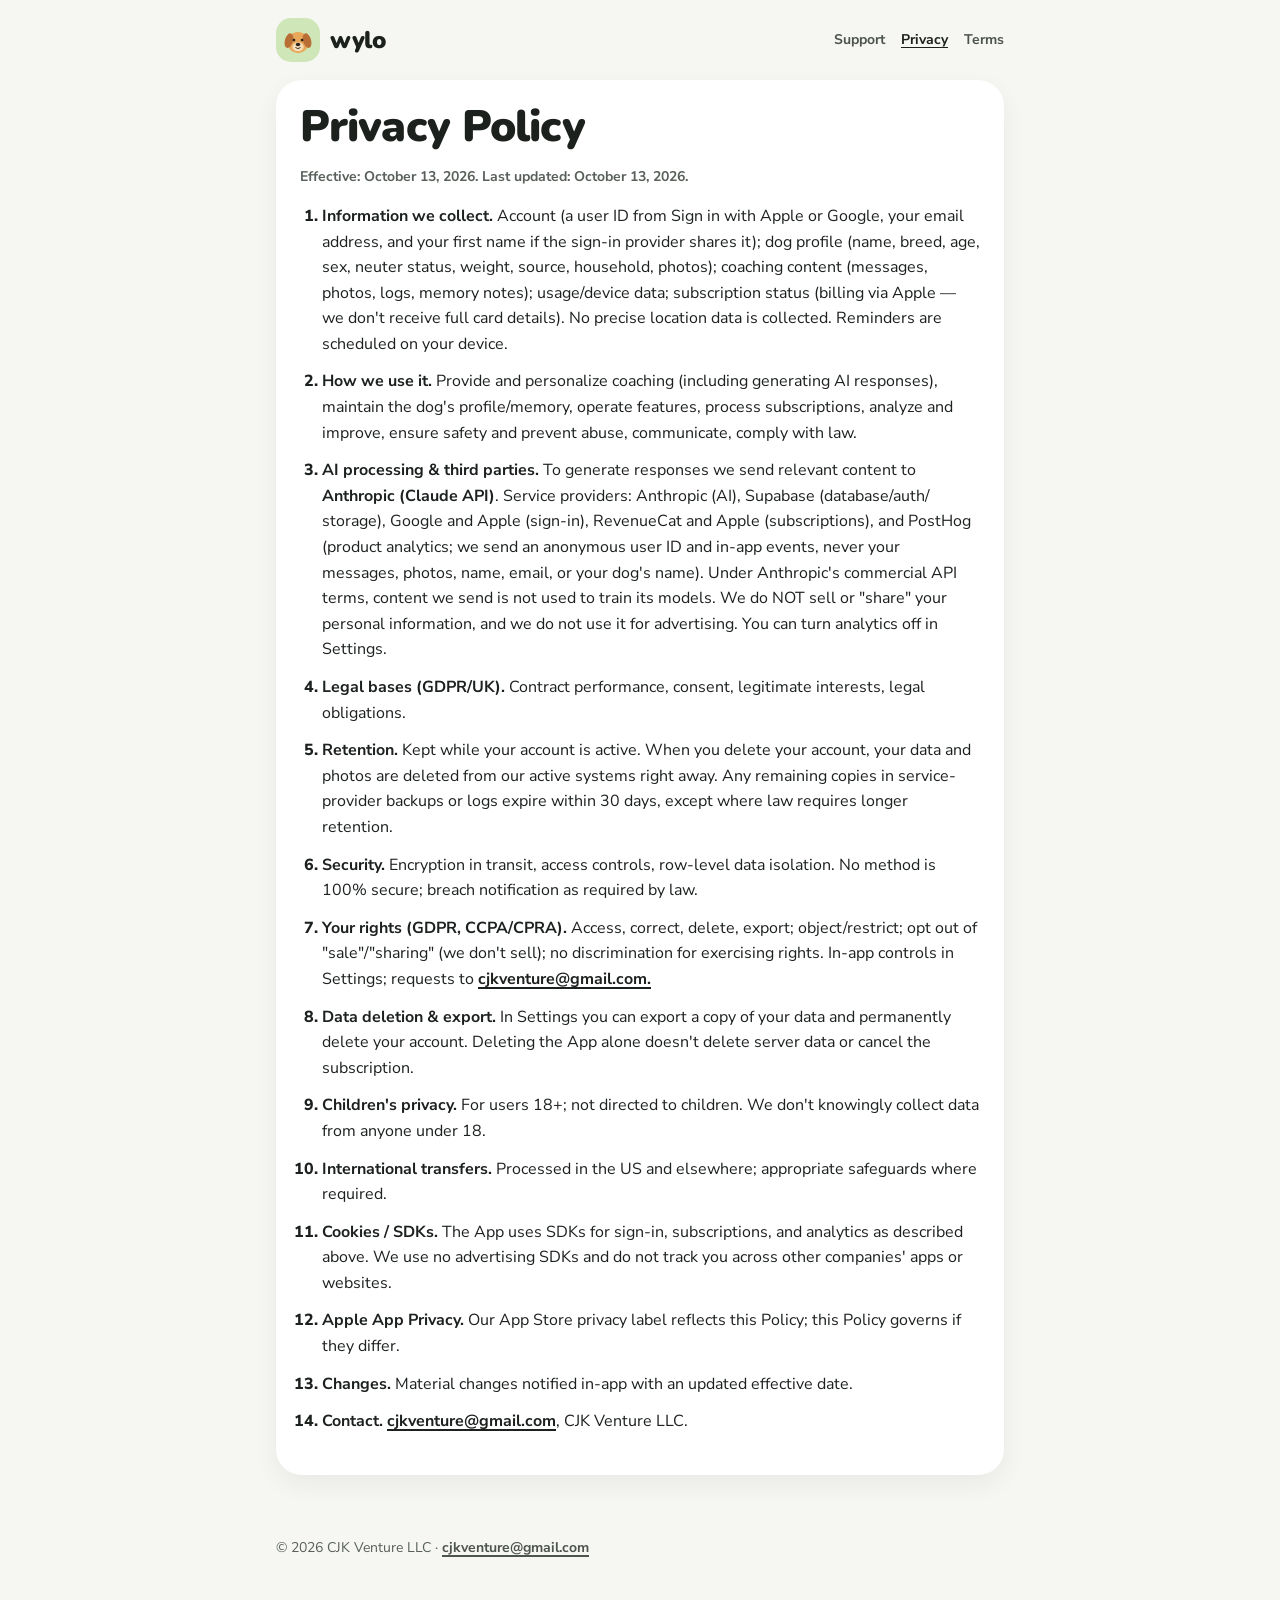
==== privacy.html @ 947f4545 "Add files via upload" ====
<!doctype html>
<html lang="en">
<head>
<meta charset="utf-8">
<meta name="viewport" content="width=device-width, initial-scale=1">
<title>Privacy Policy · Wylo</title>
<meta name="description" content="How Wylo collects, uses and protects your data.">
<link rel="icon" href="mascot.svg" type="image/svg+xml">
<link rel="preconnect" href="https://fonts.googleapis.com">
<link rel="preconnect" href="https://fonts.gstatic.com" crossorigin>
<link href="https://fonts.googleapis.com/css2?family=Nunito:wght@800;900&family=Nunito+Sans:wght@400;600;700&display=swap" rel="stylesheet">
<link rel="stylesheet" href="style.css">
</head>
<body>
<div class="wrap">
<header class="site">
  <a class="brand" href="index.html"><span class="mascot-tile"><img src="mascot.svg" alt=""></span><span class="wordmark">wylo</span></a>
  <nav class="site" aria-label="Site">
    <a href="support.html">Support</a>
    <a href="privacy.html" aria-current="page">Privacy</a>
    <a href="terms.html">Terms</a>
  </nav>
</header>
<main class="card legal">
<h1>Privacy Policy</h1>
<p class="effective"><strong>Effective: October 13, 2026. Last updated: October 13, 2026.</strong></p>
<ol>
<li><strong>Information we collect.</strong> Account (a user ID from Sign in with Apple or Google, your email address, and your first name if the sign-in provider shares it); dog profile (name, breed, age, sex, neuter status, weight, source, household, photos); coaching content (messages, photos, logs, memory notes); usage/device data; subscription status (billing via Apple — we don't receive full card details). No precise location data is collected. Reminders are scheduled on your device.</li>
<li><strong>How we use it.</strong> Provide and personalize coaching (including generating AI responses), maintain the dog's profile/memory, operate features, process subscriptions, analyze and improve, ensure safety and prevent abuse, communicate, comply with law.</li>
<li><strong>AI processing &amp; third parties.</strong> To generate responses we send relevant content to <strong>Anthropic (Claude API)</strong>. Service providers: Anthropic (AI), Supabase (database/auth/ storage), Google and Apple (sign-in), RevenueCat and Apple (subscriptions), and PostHog (product analytics; we send an anonymous user ID and in-app events, never your messages, photos, name, email, or your dog's name). Under Anthropic's commercial API terms, content we send is not used to train its models. We do NOT sell or "share" your personal information, and we do not use it for advertising. You can turn analytics off in Settings.</li>
<li><strong>Legal bases (GDPR/UK).</strong> Contract performance, consent, legitimate interests, legal obligations.</li>
<li><strong>Retention.</strong> Kept while your account is active. When you delete your account, your data and photos are deleted from our active systems right away. Any remaining copies in service-provider backups or logs expire within 30 days, except where law requires longer retention.</li>
<li><strong>Security.</strong> Encryption in transit, access controls, row-level data isolation. No method is 100% secure; breach notification as required by law.</li>
<li><strong>Your rights (GDPR, CCPA/CPRA).</strong> Access, correct, delete, export; object/restrict; opt out of "sale"/"sharing" (we don't sell); no discrimination for exercising rights. In-app controls in Settings; requests to <a href="mailto:cjkventure@gmail.com.">cjkventure@gmail.com.</a></li>
<li><strong>Data deletion &amp; export.</strong> In Settings you can export a copy of your data and permanently delete your account. Deleting the App alone doesn't delete server data or cancel the subscription.</li>
<li><strong>Children's privacy.</strong> For users 18+; not directed to children. We don't knowingly collect data from anyone under 18.</li>
<li><strong>International transfers.</strong> Processed in the US and elsewhere; appropriate safeguards where required.</li>
<li><strong>Cookies / SDKs.</strong> The App uses SDKs for sign-in, subscriptions, and analytics as described above. We use no advertising SDKs and do not track you across other companies' apps or websites.</li>
<li><strong>Apple App Privacy.</strong> Our App Store privacy label reflects this Policy; this Policy governs if they differ.</li>
<li><strong>Changes.</strong> Material changes notified in-app with an updated effective date.</li>
<li><strong>Contact.</strong> <a href="mailto:cjkventure@gmail.com">cjkventure@gmail.com</a>, CJK Venture LLC.</li>
</ol>
</main>
<footer class="site">
  <p>© 2026 CJK Venture LLC · <a href="mailto:cjkventure@gmail.com">cjkventure@gmail.com</a></p>
</footer>
</div>
</body>
</html>
---- style.css ----
/* Wylo legal and support site. Meadow tokens from design/ui/README.md. */
:root {
  --ink: #1c211e;
  --bg: #f6f7f2;
  --card: #ffffff;
  --hairline: #e3e6dc;
  --muted: #59605a;
  --secondary: #4d544d;
  --accent-text: #c24f18;
  --lime: #c8e26b;
  --lime-hero: #e4f2b8;
  --lime-soft: #eef6d3;
  --leaf: #cfe7b8;
  --peach: #f7d9c2;
  --mint: #d7eee8;
  --radius-card: 26px;
  --radius-tile: 18px;
  color-scheme: light;
}

* { box-sizing: border-box; }

html { -webkit-text-size-adjust: 100%; }

body {
  margin: 0;
  background: var(--bg);
  color: var(--ink);
  font: 400 16px/1.6 "Nunito Sans", -apple-system, BlinkMacSystemFont, "Segoe UI", sans-serif;
}

a { color: var(--ink); font-weight: 700; text-decoration-thickness: 1.5px; text-underline-offset: 3px; }
a:hover { color: var(--accent-text); }
a:focus-visible { outline: 3px solid var(--lime); outline-offset: 2px; border-radius: 6px; }

h1, h2, h3, .wordmark { font-family: "Nunito", -apple-system, sans-serif; letter-spacing: -0.02em; }
h1 { font-weight: 900; font-size: clamp(30px, 6vw, 44px); line-height: 1.08; margin: 0 0 12px; }
h2 { font-weight: 900; font-size: 24px; line-height: 1.2; margin: 40px 0 12px; }
h3 { font-weight: 800; font-size: 18px; margin: 24px 0 8px; }

.wrap { max-width: 760px; margin: 0 auto; padding: 0 16px; }

header.site {
  display: flex; align-items: center; justify-content: space-between; gap: 12px;
  padding: 18px 0;
}
.brand { display: flex; align-items: center; gap: 10px; text-decoration: none; }
.mascot-tile {
  width: 44px; height: 44px; border-radius: 15px; background: var(--leaf);
  display: grid; place-items: center; flex: none;
}
.mascot-tile img { width: 40px; height: 40px; }
.wordmark { font-weight: 900; font-size: 24px; }
nav.site { display: flex; gap: 16px; flex-wrap: wrap; font-size: 14px; }
nav.site a { font-weight: 700; text-decoration: none; color: var(--secondary); }
nav.site a[aria-current="page"] { color: var(--ink); text-decoration: underline; }

.hero {
  background: var(--lime-hero); border-radius: 30px; padding: 32px 24px; margin: 8px 0 24px;
}
.hero p { font-size: 18px; color: #2e3a20; margin: 0 0 20px; max-width: 34em; }

.store-badge {
  display: inline-flex; align-items: center; gap: 10px; background: var(--ink); color: var(--card);
  border-radius: 999px; padding: 12px 22px; font-family: "Nunito", sans-serif; font-weight: 800;
  text-decoration: none; min-height: 48px;
}
.store-badge:hover { color: var(--lime); }
.store-badge small { display: block; font-size: 11px; font-weight: 700; opacity: 0.8; }

.grid { display: grid; grid-template-columns: repeat(auto-fit, minmax(200px, 1fr)); gap: 12px; margin: 0 0 24px; }
.tile { border-radius: 22px; padding: 18px; }
.tile h3 { margin: 0 0 6px; }
.tile p { margin: 0; color: var(--secondary); font-size: 15px; }
.tile.lime { background: var(--lime-soft); }
.tile.peach { background: var(--peach); }
.tile.mint { background: var(--mint); }

.card {
  background: var(--card); border-radius: var(--radius-card); padding: 24px;
  box-shadow: 0 10px 26px rgba(28, 33, 30, 0.06); margin: 0 0 24px;
}
.card > :first-child { margin-top: 0; }

.legal ol { padding-left: 22px; }
.legal li { margin: 0 0 12px; }
.legal li::marker { font-weight: 800; }
.legal .effective { color: var(--muted); font-weight: 700; font-size: 14px; }

details { border-top: 1.5px solid var(--hairline); padding: 14px 0; }
details:first-of-type { border-top: 0; }
summary { cursor: pointer; font-family: "Nunito", sans-serif; font-weight: 800; font-size: 17px; min-height: 44px; display: flex; align-items: center; }
details p, details ol { color: var(--secondary); margin: 8px 0 0; }

.muted { color: var(--muted); }
.note {
  background: var(--lime-soft); border-radius: 14px; padding: 12px 14px; color: #3e5a10; font-weight: 600; font-size: 15px;
}

footer.site { padding: 24px 0 40px; color: var(--muted); font-size: 14px; }
footer.site a { color: var(--secondary); }
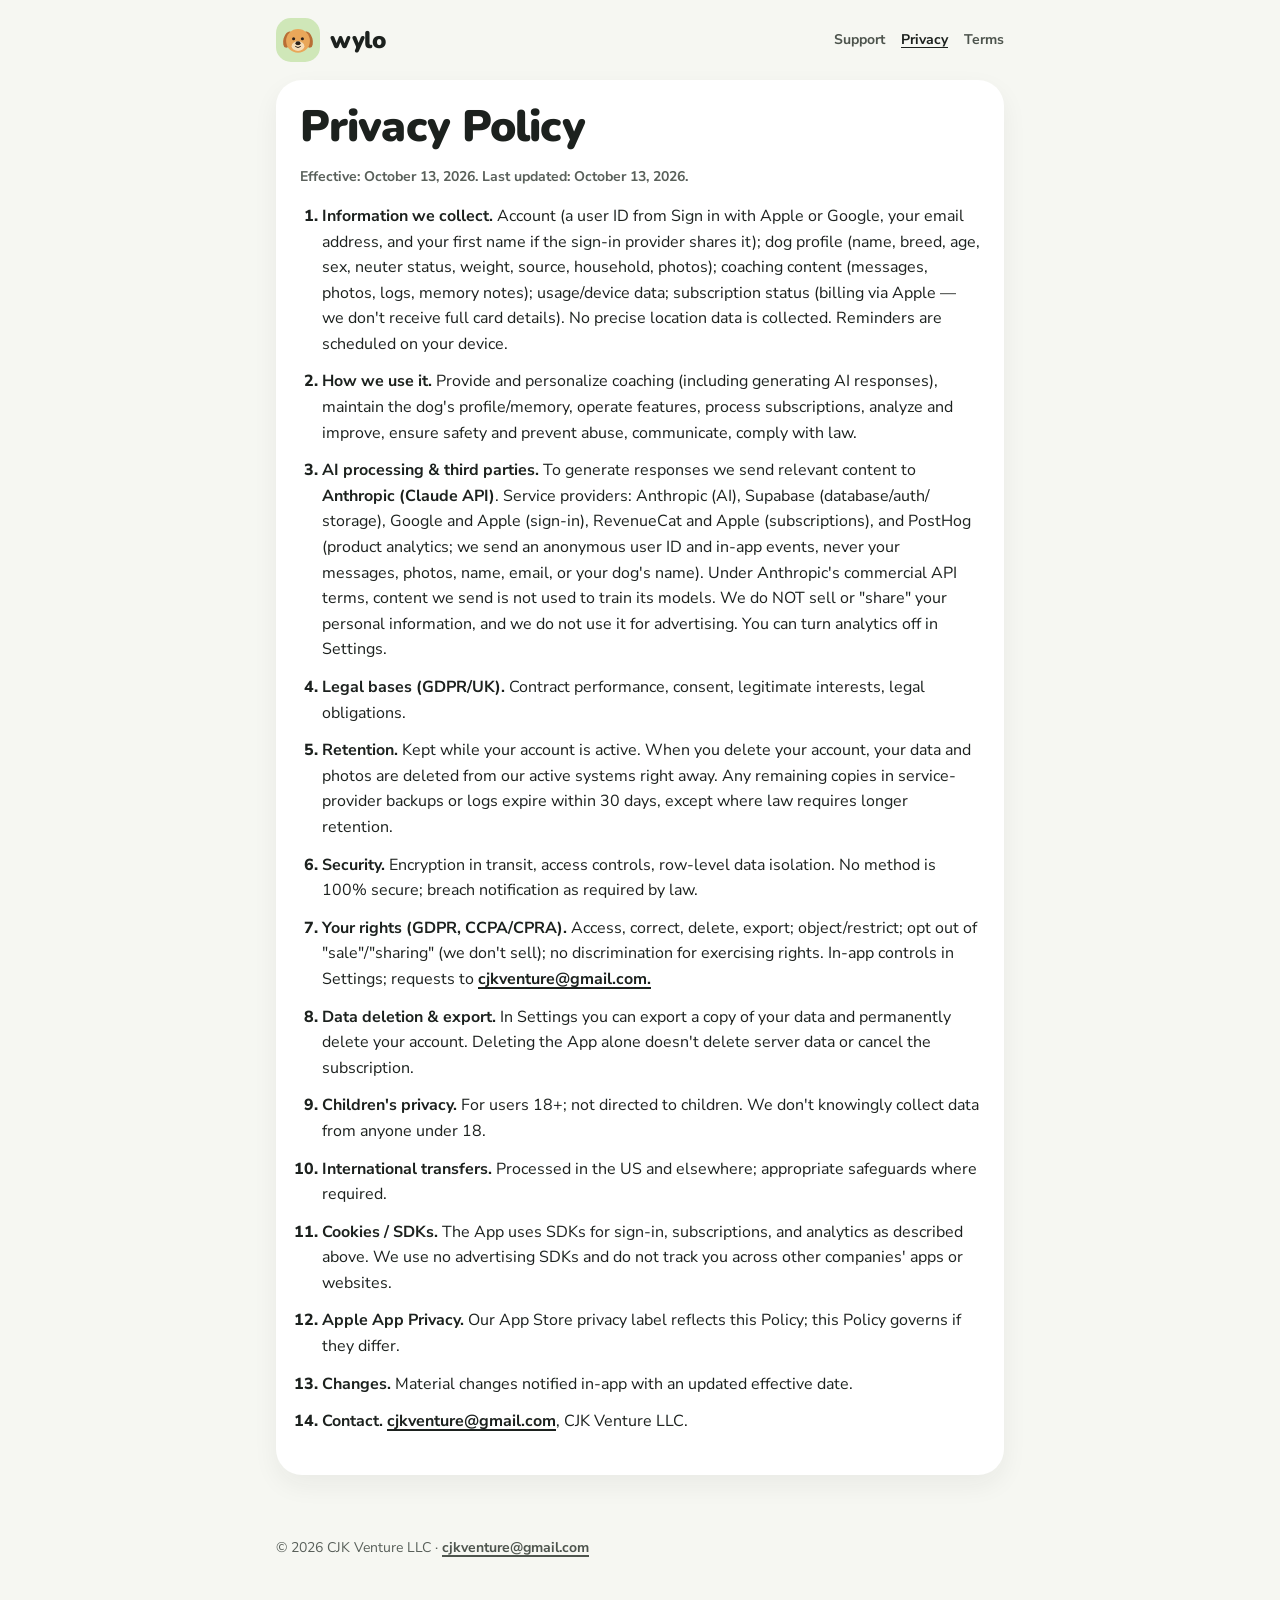
==== commit ec094a1f: "Add files via upload" ====
--- a/privacy.html
+++ b/privacy.html
@@ -5,7 +5,7 @@
 <meta name="viewport" content="width=device-width, initial-scale=1">
 <title>Privacy Policy · Wylo</title>
 <meta name="description" content="How Wylo collects, uses and protects your data.">
-<link rel="icon" href="mascot.svg" type="image/svg+xml">
+<link rel="icon" href="favicon.svg" type="image/svg+xml">
 <link rel="preconnect" href="https://fonts.googleapis.com">
 <link rel="preconnect" href="https://fonts.gstatic.com" crossorigin>
 <link href="https://fonts.googleapis.com/css2?family=Nunito:wght@800;900&family=Nunito+Sans:wght@400;600;700&display=swap" rel="stylesheet">
--- a/style.css
+++ b/style.css
@@ -49,7 +49,7 @@
   width: 44px; height: 44px; border-radius: 15px; background: var(--leaf);
   display: grid; place-items: center; flex: none;
 }
-.mascot-tile img { width: 40px; height: 40px; }
+.mascot-tile img { width: 44px; height: 44px; } /* mascot v2 carries its own padding */
 .wordmark { font-weight: 900; font-size: 24px; }
 nav.site { display: flex; gap: 16px; flex-wrap: wrap; font-size: 14px; }
 nav.site a { font-weight: 700; text-decoration: none; color: var(--secondary); }
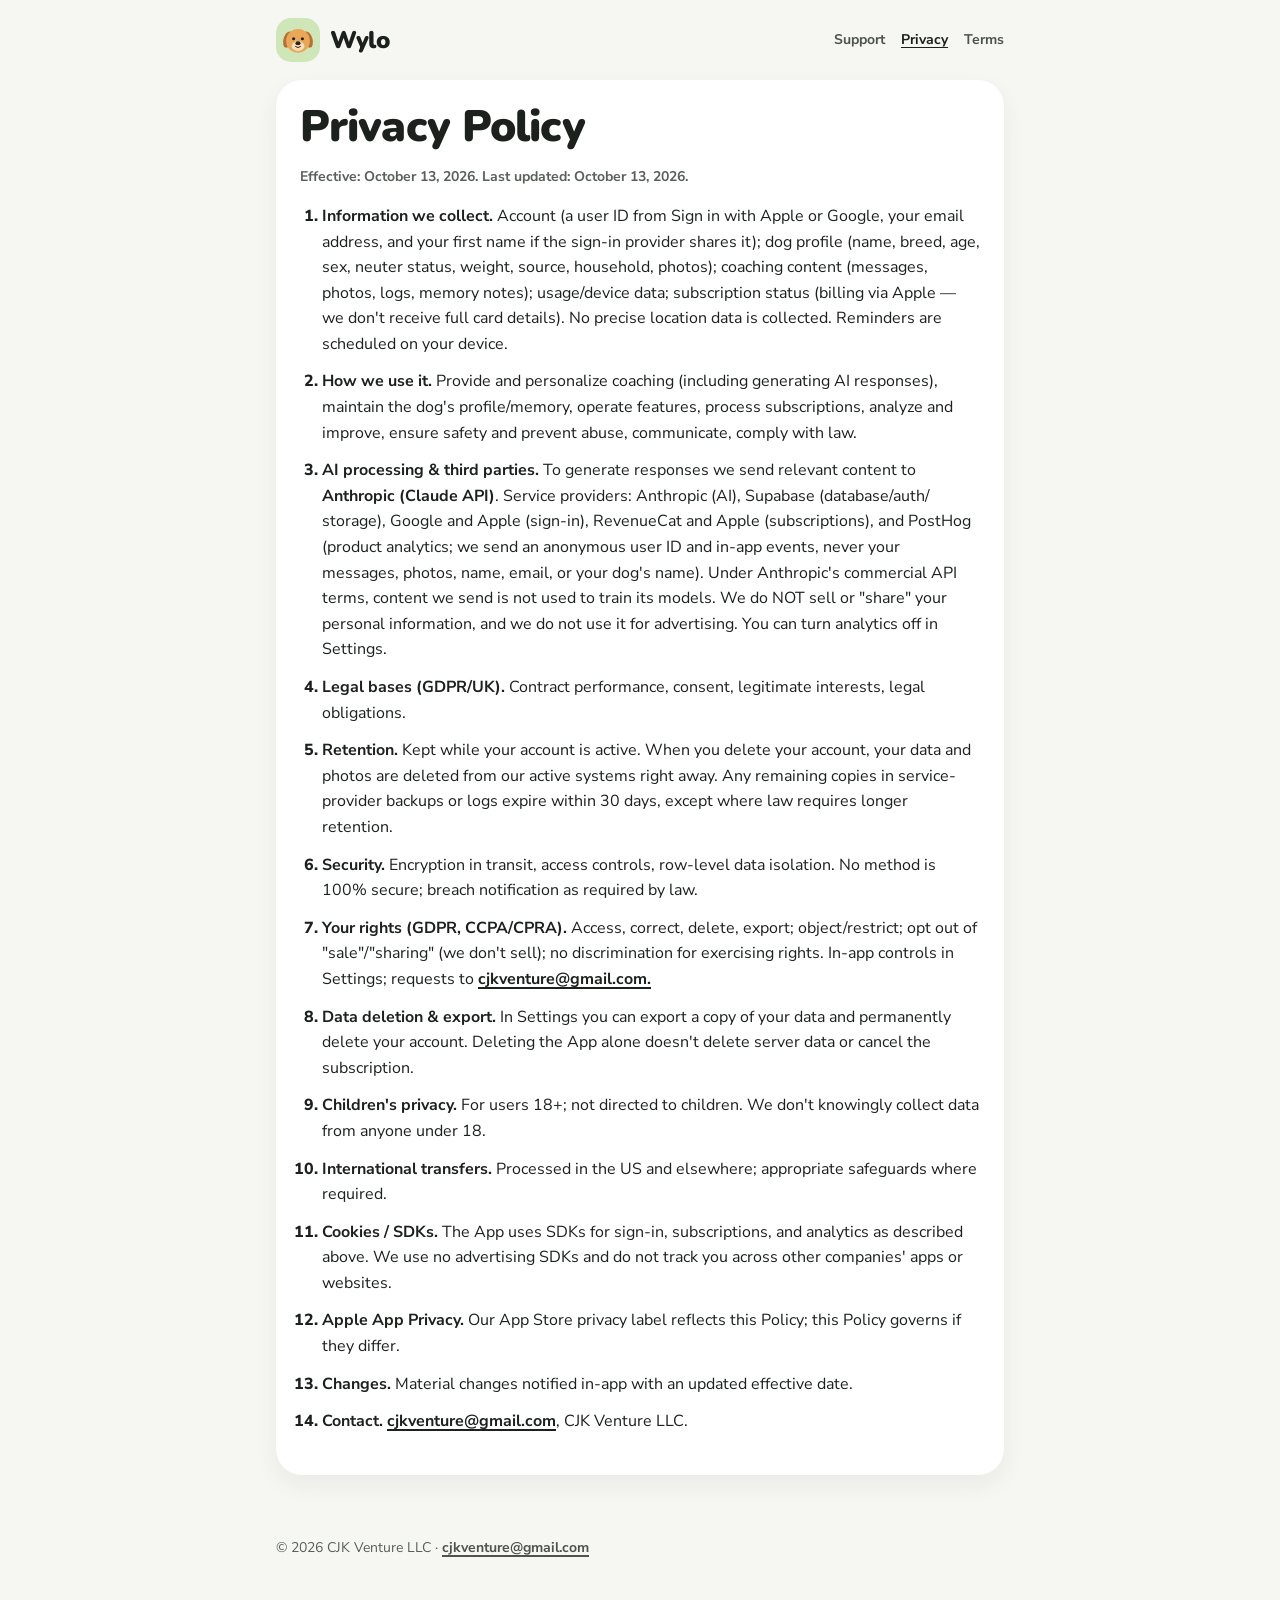
==== commit bfe95855: "Add files via upload" ====
--- a/privacy.html
+++ b/privacy.html
@@ -14,7 +14,7 @@
 <body>
 <div class="wrap">
 <header class="site">
-  <a class="brand" href="index.html"><span class="mascot-tile"><img src="mascot.svg" alt=""></span><span class="wordmark">wylo</span></a>
+  <a class="brand" href="index.html"><span class="mascot-tile"><img src="mascot.svg" alt=""></span><span class="wordmark">Wylo</span></a>
   <nav class="site" aria-label="Site">
     <a href="support.html">Support</a>
     <a href="privacy.html" aria-current="page">Privacy</a>
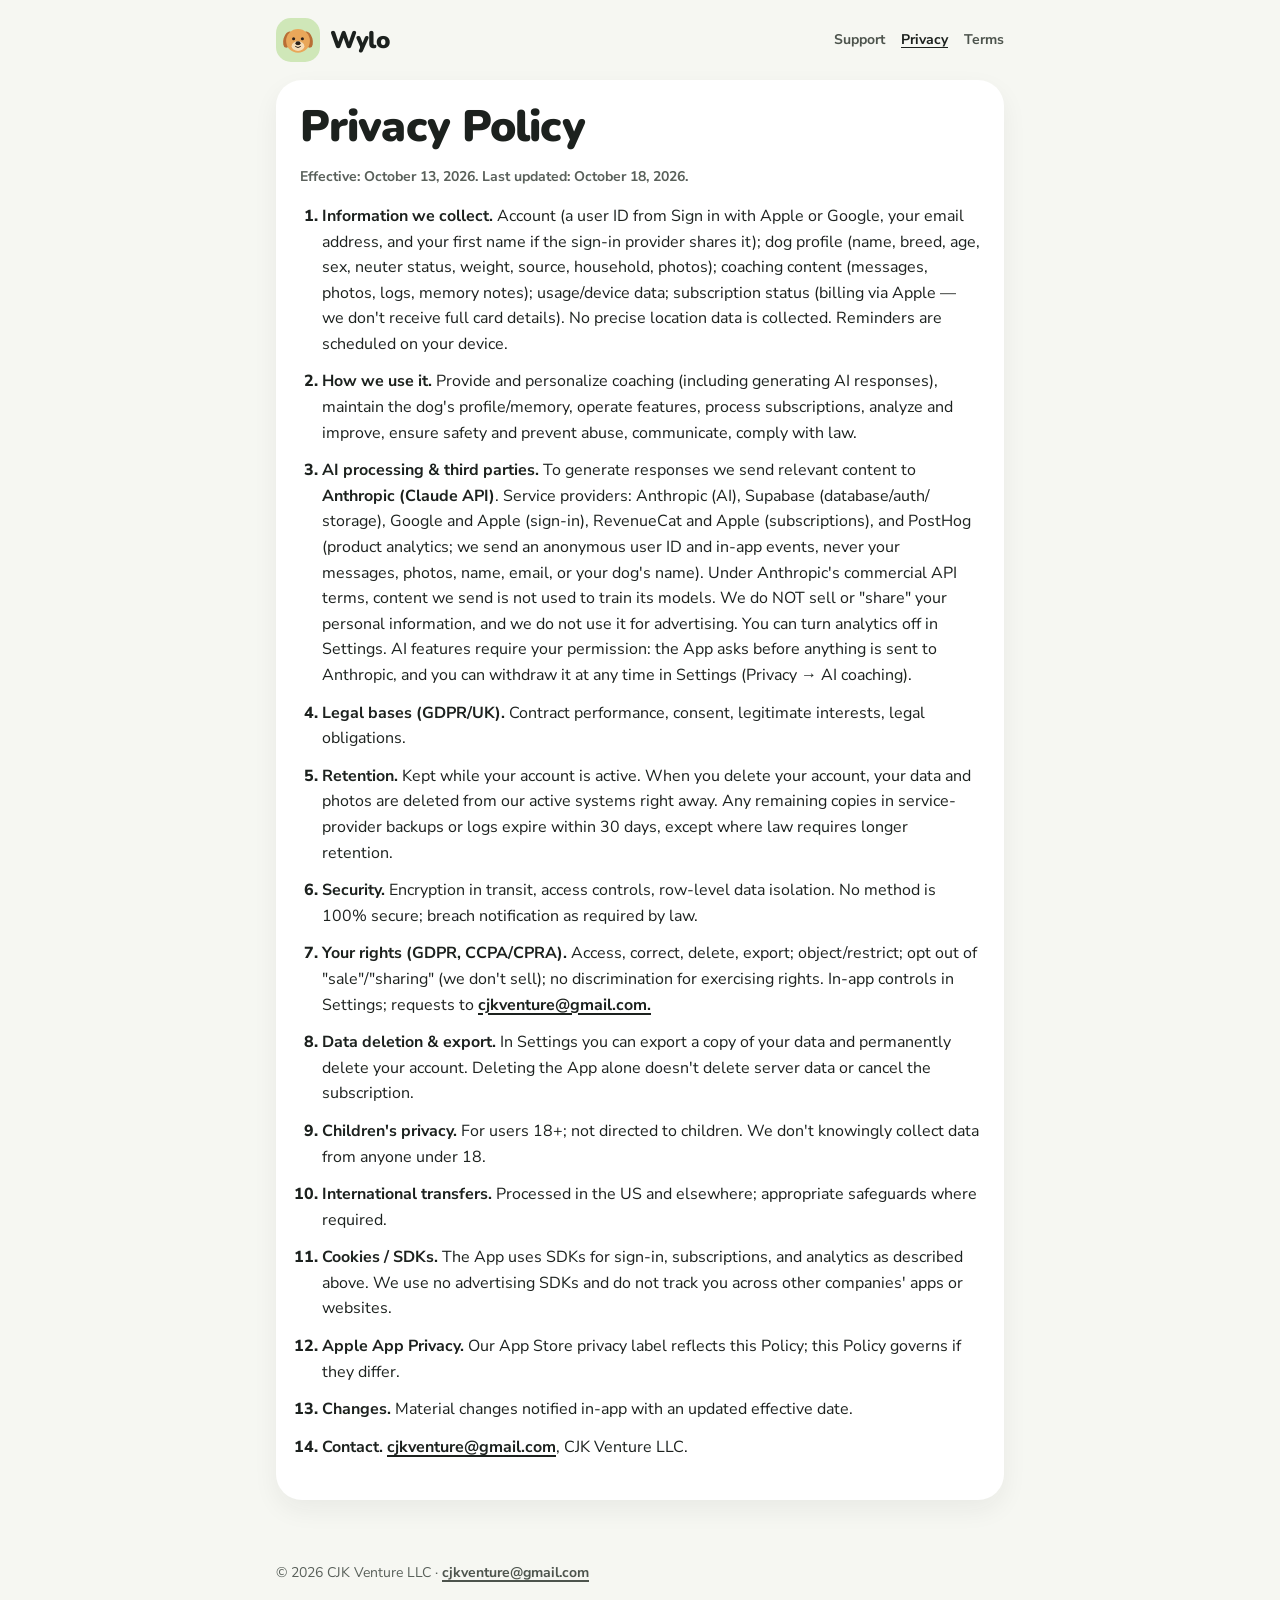
==== commit 76e63342: "Add files via upload" ====
--- a/privacy.html
+++ b/privacy.html
@@ -23,11 +23,11 @@
 </header>
 <main class="card legal">
 <h1>Privacy Policy</h1>
-<p class="effective"><strong>Effective: October 13, 2026. Last updated: October 13, 2026.</strong></p>
+<p class="effective"><strong>Effective: October 13, 2026. Last updated: October 18, 2026.</strong></p>
 <ol>
 <li><strong>Information we collect.</strong> Account (a user ID from Sign in with Apple or Google, your email address, and your first name if the sign-in provider shares it); dog profile (name, breed, age, sex, neuter status, weight, source, household, photos); coaching content (messages, photos, logs, memory notes); usage/device data; subscription status (billing via Apple — we don't receive full card details). No precise location data is collected. Reminders are scheduled on your device.</li>
 <li><strong>How we use it.</strong> Provide and personalize coaching (including generating AI responses), maintain the dog's profile/memory, operate features, process subscriptions, analyze and improve, ensure safety and prevent abuse, communicate, comply with law.</li>
-<li><strong>AI processing &amp; third parties.</strong> To generate responses we send relevant content to <strong>Anthropic (Claude API)</strong>. Service providers: Anthropic (AI), Supabase (database/auth/ storage), Google and Apple (sign-in), RevenueCat and Apple (subscriptions), and PostHog (product analytics; we send an anonymous user ID and in-app events, never your messages, photos, name, email, or your dog's name). Under Anthropic's commercial API terms, content we send is not used to train its models. We do NOT sell or "share" your personal information, and we do not use it for advertising. You can turn analytics off in Settings.</li>
+<li><strong>AI processing &amp; third parties.</strong> To generate responses we send relevant content to <strong>Anthropic (Claude API)</strong>. Service providers: Anthropic (AI), Supabase (database/auth/ storage), Google and Apple (sign-in), RevenueCat and Apple (subscriptions), and PostHog (product analytics; we send an anonymous user ID and in-app events, never your messages, photos, name, email, or your dog's name). Under Anthropic's commercial API terms, content we send is not used to train its models. We do NOT sell or "share" your personal information, and we do not use it for advertising. You can turn analytics off in Settings. AI features require your permission: the App asks before anything is sent to Anthropic, and you can withdraw it at any time in Settings (Privacy → AI coaching).</li>
 <li><strong>Legal bases (GDPR/UK).</strong> Contract performance, consent, legitimate interests, legal obligations.</li>
 <li><strong>Retention.</strong> Kept while your account is active. When you delete your account, your data and photos are deleted from our active systems right away. Any remaining copies in service-provider backups or logs expire within 30 days, except where law requires longer retention.</li>
 <li><strong>Security.</strong> Encryption in transit, access controls, row-level data isolation. No method is 100% secure; breach notification as required by law.</li>
